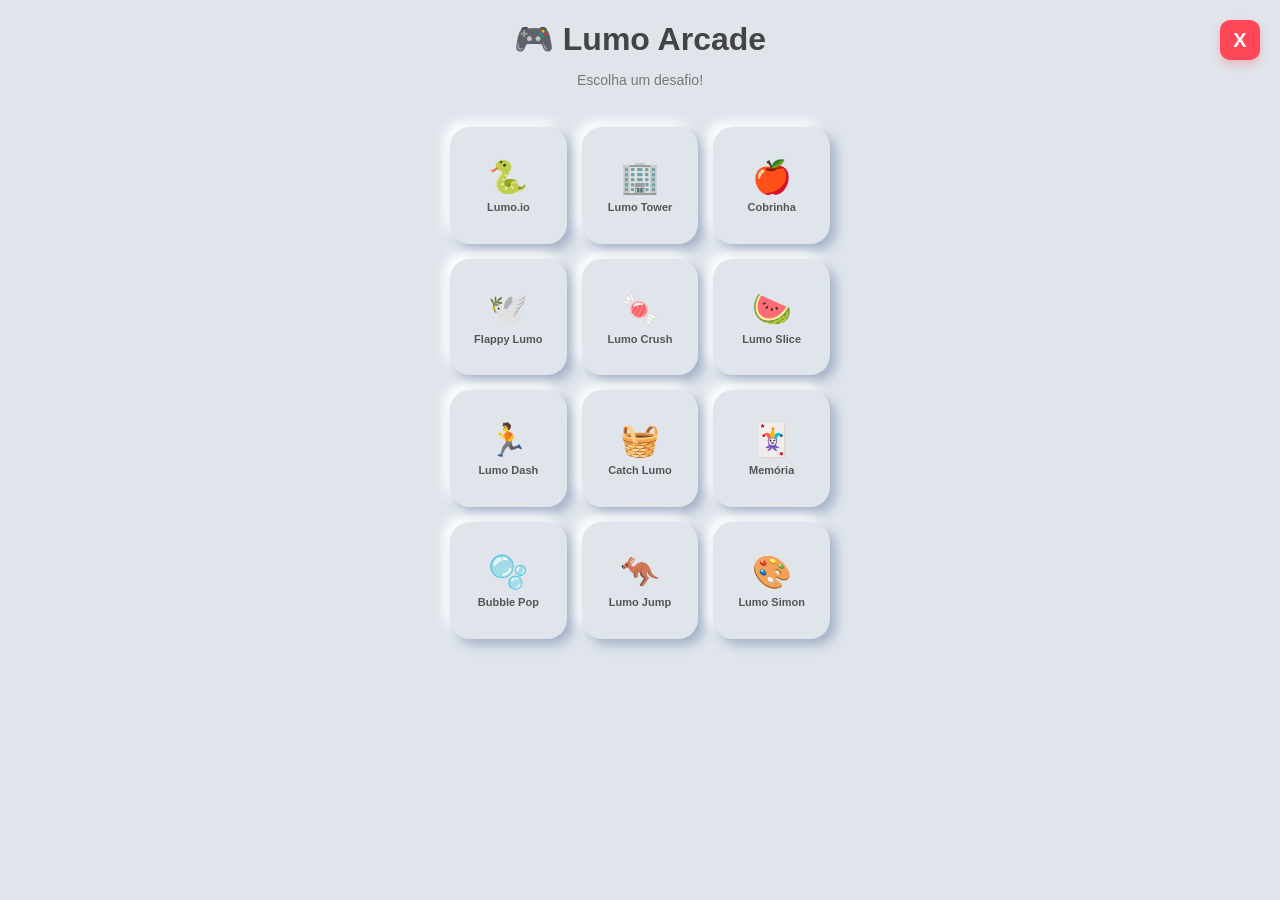
==== LumoGames/index.html @ f18f6a54 "Add files via upload" ====
<!DOCTYPE html>
<html lang="pt-BR">
<head>
    <meta charset="UTF-8">
    <meta name="viewport" content="width=device-width, initial-scale=1.0, maximum-scale=1.0, user-scalable=no">
    <title>Lumo Arcade - 12 Minigames</title>
    <link rel="stylesheet" href="style.css">
</head>
<body>

    <header>
        <h1>🎮 Lumo Arcade</h1>
        <p>Escolha um desafio!</p>
        <button id="exit-portal">X</button>
    </header>

    <main class="grid-container">
        <div class="game-card" data-game="slither">
            <div class="icon">🐍</div>
            <span>Lumo.io</span>
        </div>
        <div class="game-card" data-game="citybloxx">
            <div class="icon">🏢</div>
            <span>Lumo Tower</span>
        </div>
        <div class="game-card" data-game="snake">
            <div class="icon">🍎</div>
            <span>Cobrinha</span>
        </div>

        <div class="game-card" data-game="flappy">
            <div class="icon">🕊️</div>
            <span>Flappy Lumo</span>
        </div>
        <div class="game-card" data-game="match3">
            <div class="icon">🍬</div>
            <span>Lumo Crush</span>
        </div>
        <div class="game-card" data-game="slice">
            <div class="icon">🍉</div>
            <span>Lumo Slice</span>
        </div>

        <div class="game-card" data-game="dash">
            <div class="icon">🏃</div>
            <span>Lumo Dash</span>
        </div>
        <div class="game-card" data-game="catch">
            <div class="icon">🧺</div>
            <span>Catch Lumo</span>
        </div>
        <div class="game-card" data-game="memory">
            <div class="icon">🃏</div>
            <span>Memória</span>
        </div>

        <div class="game-card" data-game="bubbles">
            <div class="icon">🫧</div>
            <span>Bubble Pop</span>
        </div>
        <div class="game-card" data-game="jump">
            <div class="icon">🦘</div>
            <span>Lumo Jump</span>
        </div>
        <div class="game-card" data-game="simon">
            <div class="icon">🎨</div>
            <span>Lumo Simon</span>
        </div>
    </main>

    <div id="game-overlay" class="hidden">
        <button id="close-game">✖ Sair</button>
        <div id="game-canvas-container">
            </div>
    </div>

    <script src="script.js"></script>
</body>
</html>
---- LumoGames/style.css ----
:root {
    --bg-color: #e0e5ec;
    --card-bg: #e0e5ec;
    --shadow-light: #ffffff;
    --shadow-dark: #a3b1c6;
    --accent: #4a90e2;
}

body {
    margin: 0;
    padding: 20px;
    background-color: var(--bg-color);
    font-family: 'Segoe UI', sans-serif;
    display: flex;
    flex-direction: column;
    align-items: center;
    overflow-x: hidden;
}

header {
    text-align: center;
    margin-bottom: 25px;
}

h1 { color: #444; margin: 0; }
p { color: #777; font-size: 14px; }

.grid-container {
    display: grid;
    grid-template-columns: repeat(3, 1fr);
    grid-template-rows: repeat(4, 1fr);
    gap: 15px;
    width: 100%;
    max-width: 380px;
}

.game-card {
    background: var(--card-bg);
    aspect-ratio: 1/1;
    border-radius: 20px;
    display: flex;
    flex-direction: column;
    justify-content: center;
    align-items: center;
    box-shadow: 6px 6px 12px var(--shadow-dark), 
                -6px -6px 12px var(--shadow-light);
    cursor: pointer;
    transition: all 0.2s ease;
    user-select: none;
}

.game-card:active {
    box-shadow: inset 4px 4px 8px var(--shadow-dark), 
                inset -4px -4px 8px var(--shadow-light);
    transform: scale(0.95);
}

.icon { font-size: 32px; margin-bottom: 5px; }
span { font-size: 11px; font-weight: bold; color: #555; text-align: center; }

/* Sistema de Overlay para o Jogo aberto */
#game-overlay {
    position: fixed;
    top: 0; left: 0;
    width: 100vw; height: 100vh;
    background: rgba(0,0,0,0.9);
    z-index: 100;
    display: flex;
    flex-direction: column;
    justify-content: center;
    align-items: center;
}

.hidden { display: none !important; }

#close-game {
    position: absolute;
    top: 20px; right: 20px;
    padding: 10px 20px; /* Voltou ao estilo original */
    background: #ff4757;
    color: white;
    border: none;
    border-radius: 10px;
    font-weight: bold;
    cursor: pointer;
    z-index: 110;
}

#exit-portal {
    position: fixed; /* Garante que fique no topo mesmo com scroll */
    top: 20px; right: 20px; /* Garante posicionamento */
    width: 40px; /* Novo estilo de botão X */
    height: 40px; /* Novo estilo de botão X */
    background: #ff4757;
    color: white;
    border: none;
    border-radius: 10px;
    font-weight: bold;
    cursor: pointer;
    z-index: 110;
    display: flex; /* Novo estilo de botão X */
    justify-content: center; /* Novo estilo de botão X */
    align-items: center; /* Novo estilo de botão X */
    font-size: 20px; /* Novo estilo de botão X */
    box-shadow: 0 4px 10px rgba(255, 71, 87, 0.3); /* Novo estilo de botão X */
    transition: transform 0.2s; /* Novo estilo de botão X */
}

#close-game:hover {
    transform: scale(1.05); /* Hover ajustado para o botão original */
    background: #ff6b81;
}

#exit-portal:hover {
    transform: scale(1.1);
    background: #ff6b81;
}

#game-canvas-container {
    width: 100%;
    height: 100%;
    overflow: hidden;
}
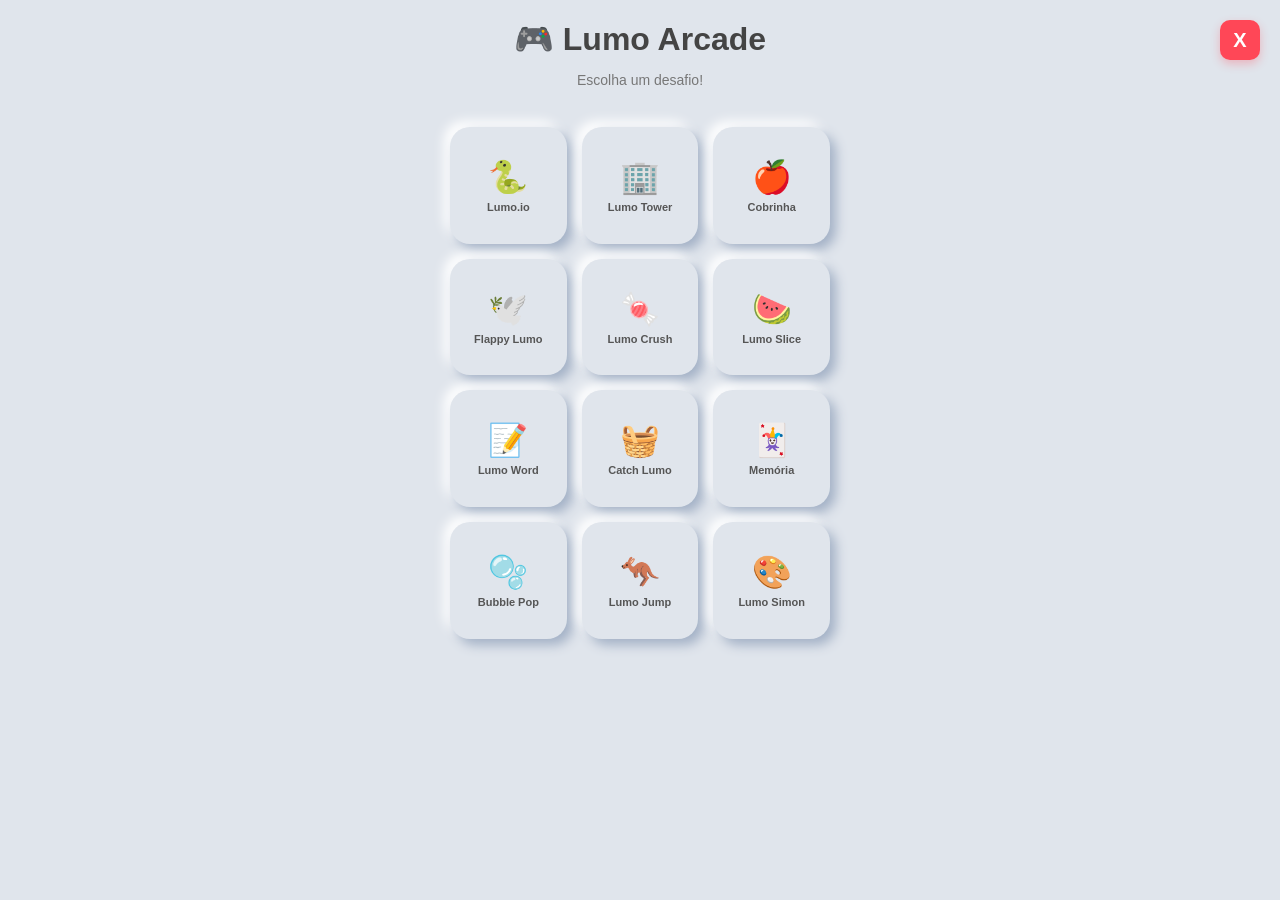
==== commit 4a9d816a: "Add files via upload" ====
--- a/LumoGames/index.html
+++ b/LumoGames/index.html
@@ -41,9 +41,9 @@
             <span>Lumo Slice</span>
         </div>
 
-        <div class="game-card" data-game="dash">
-            <div class="icon">🏃</div>
-            <span>Lumo Dash</span>
+        <div class="game-card" data-game="word">
+            <div class="icon">📝</div>
+            <span>Lumo Word</span>
         </div>
         <div class="game-card" data-game="catch">
             <div class="icon">🧺</div>
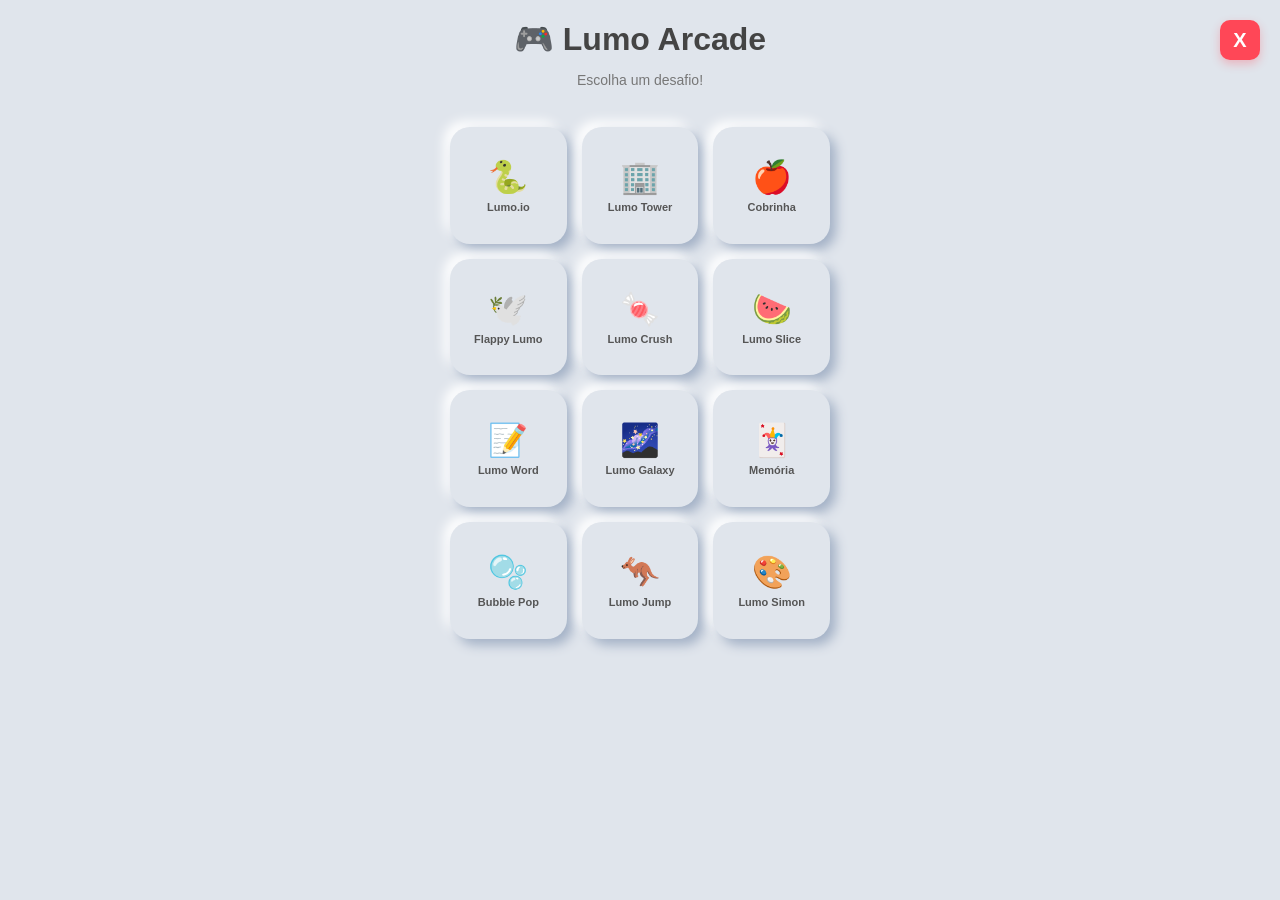
==== commit 440ee0cf: "Add files via upload" ====
--- a/LumoGames/index.html
+++ b/LumoGames/index.html
@@ -45,9 +45,9 @@
             <div class="icon">📝</div>
             <span>Lumo Word</span>
         </div>
-        <div class="game-card" data-game="catch">
-            <div class="icon">🧺</div>
-            <span>Catch Lumo</span>
+        <div class="game-card" data-game="galaxy">
+            <div class="icon">🌌</div>
+            <span>Lumo Galaxy</span>
         </div>
         <div class="game-card" data-game="memory">
             <div class="icon">🃏</div>
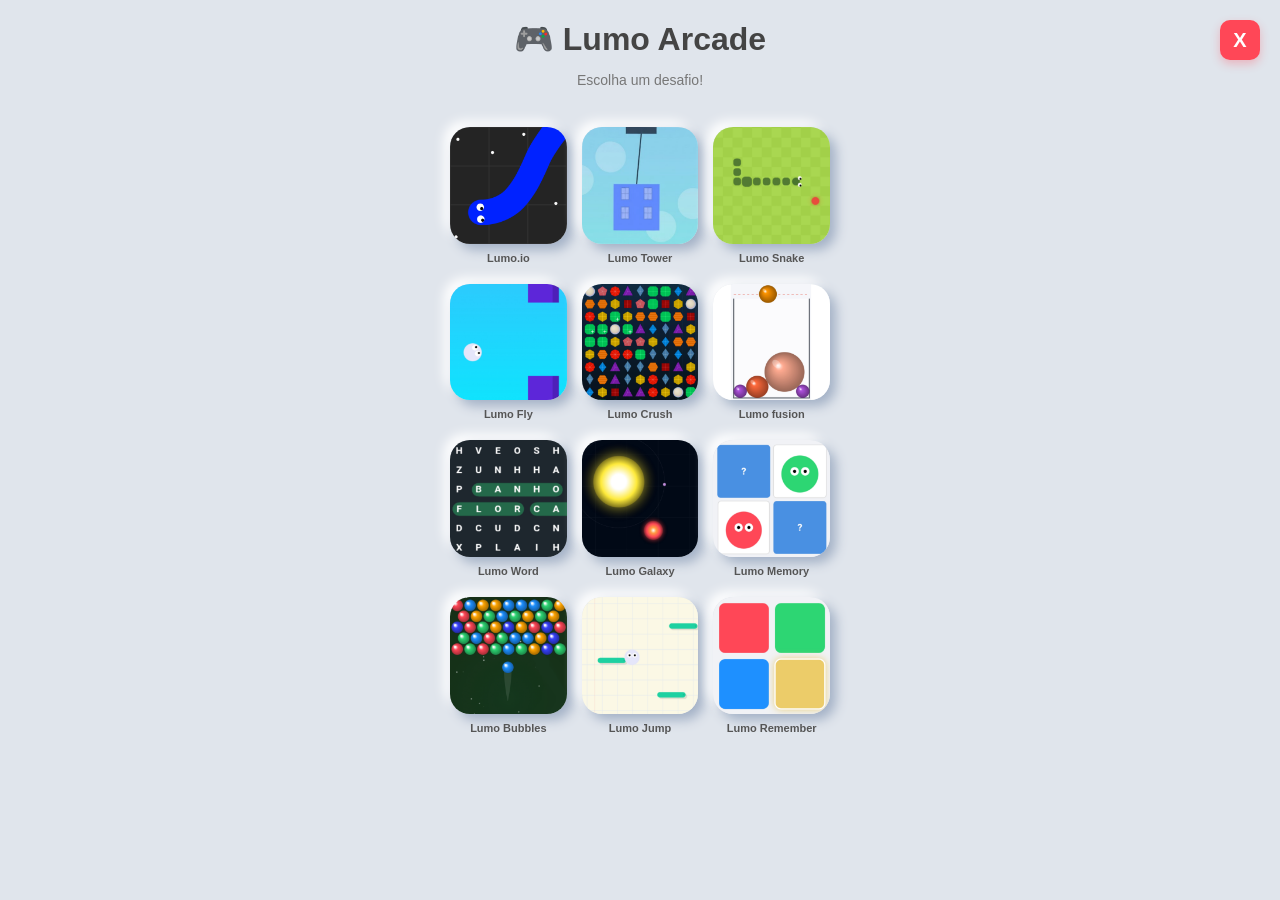
==== commit 428e6258: "Add files via upload" ====
--- a/LumoGames/index.html
+++ b/LumoGames/index.html
@@ -15,56 +15,80 @@
     </header>
 
     <main class="grid-container">
-        <div class="game-card" data-game="slither">
-            <div class="icon">🐍</div>
+        <div class="game-item">
+            <div class="game-card" data-game="slither">
+                <img src="assets/lumo.io.png" alt="Lumo.io">
+            </div>
             <span>Lumo.io</span>
         </div>
-        <div class="game-card" data-game="citybloxx">
-            <div class="icon">🏢</div>
+        <div class="game-item">
+            <div class="game-card" data-game="citybloxx">
+                <img src="assets/lumo tower.png" alt="Lumo Tower">
+            </div>
             <span>Lumo Tower</span>
         </div>
-        <div class="game-card" data-game="snake">
-            <div class="icon">🍎</div>
-            <span>Cobrinha</span>
+        <div class="game-item">
+            <div class="game-card" data-game="snake">
+                <img src="assets/lumo snake.png" alt="Lumo Snake">
+            </div>
+            <span>Lumo Snake</span>
         </div>
 
-        <div class="game-card" data-game="flappy">
-            <div class="icon">🕊️</div>
-            <span>Flappy Lumo</span>
+        <div class="game-item">
+            <div class="game-card" data-game="flappy">
+                <img src="assets/lumo fly.png" alt="Lumo Fly">
+            </div>
+            <span>Lumo Fly</span>
         </div>
-        <div class="game-card" data-game="match3">
-            <div class="icon">🍬</div>
+        <div class="game-item">
+            <div class="game-card" data-game="match3">
+                <img src="assets/lumo crush.png" alt="Lumo Crush">
+            </div>
             <span>Lumo Crush</span>
         </div>
-        <div class="game-card" data-game="slice">
-            <div class="icon">🍉</div>
-            <span>Lumo Slice</span>
+        <div class="game-item">
+            <div class="game-card" data-game="slice">
+                <img src="assets/lumo fusion.png" alt="Lumo fusion">
+            </div>
+            <span>Lumo fusion</span>
         </div>
 
-        <div class="game-card" data-game="word">
-            <div class="icon">📝</div>
+        <div class="game-item">
+            <div class="game-card" data-game="word">
+                <img src="assets/lumo word.png" alt="Lumo Word">
+            </div>
             <span>Lumo Word</span>
         </div>
-        <div class="game-card" data-game="galaxy">
-            <div class="icon">🌌</div>
+        <div class="game-item">
+            <div class="game-card" data-game="galaxy">
+                <img src="assets/lumo galaxy.png" alt="Lumo Galaxy">
+            </div>
             <span>Lumo Galaxy</span>
         </div>
-        <div class="game-card" data-game="memory">
-            <div class="icon">🃏</div>
-            <span>Memória</span>
+        <div class="game-item">
+            <div class="game-card" data-game="memory">
+                <img src="assets/lumo memory.png" alt="Lumo Memory">
+            </div>
+            <span>Lumo Memory</span>
         </div>
 
-        <div class="game-card" data-game="bubbles">
-            <div class="icon">🫧</div>
-            <span>Bubble Pop</span>
+        <div class="game-item">
+            <div class="game-card" data-game="bubbles">
+                <img src="assets/lumo bubbles.png" alt="Lumo Bubbles">
+            </div>
+            <span>Lumo Bubbles</span>
         </div>
-        <div class="game-card" data-game="jump">
-            <div class="icon">🦘</div>
+        <div class="game-item">
+            <div class="game-card" data-game="jump">
+                <img src="assets/lumo jump.png" alt="Lumo Jump">
+            </div>
             <span>Lumo Jump</span>
         </div>
-        <div class="game-card" data-game="simon">
-            <div class="icon">🎨</div>
-            <span>Lumo Simon</span>
+        <div class="game-item">
+            <div class="game-card" data-game="simon">
+                <img src="assets/lumo remember.png" alt="Lumo Remember">
+            </div>
+            <span>Lumo Remember</span>
         </div>
     </main>
 
--- a/LumoGames/style.css
+++ b/LumoGames/style.css
@@ -28,25 +28,29 @@
 .grid-container {
     display: grid;
     grid-template-columns: repeat(3, 1fr);
-    grid-template-rows: repeat(4, 1fr);
-    gap: 15px;
+    gap: 20px 15px;
     width: 100%;
     max-width: 380px;
 }
 
+.game-item {
+    display: flex;
+    flex-direction: column;
+    align-items: center;
+    gap: 8px;
+}
+
 .game-card {
+    width: 100%;
     background: var(--card-bg);
     aspect-ratio: 1/1;
     border-radius: 20px;
-    display: flex;
-    flex-direction: column;
-    justify-content: center;
-    align-items: center;
     box-shadow: 6px 6px 12px var(--shadow-dark), 
                 -6px -6px 12px var(--shadow-light);
     cursor: pointer;
     transition: all 0.2s ease;
     user-select: none;
+    overflow: hidden;
 }
 
 .game-card:active {
@@ -55,8 +59,14 @@
     transform: scale(0.95);
 }
 
-.icon { font-size: 32px; margin-bottom: 5px; }
-span { font-size: 11px; font-weight: bold; color: #555; text-align: center; }
+.game-card img {
+    width: 100%;
+    height: 100%;
+    object-fit: cover;
+    display: block;
+}
+
+span { font-size: 11px; font-weight: bold; color: #555; text-align: center; display: block; }
 
 /* Sistema de Overlay para o Jogo aberto */
 #game-overlay {
@@ -74,16 +84,7 @@
 .hidden { display: none !important; }
 
 #close-game {
-    position: absolute;
-    top: 20px; right: 20px;
-    padding: 10px 20px; /* Voltou ao estilo original */
-    background: #ff4757;
-    color: white;
-    border: none;
-    border-radius: 10px;
-    font-weight: bold;
-    cursor: pointer;
-    z-index: 110;
+    display: none !important; /* Escondido para usar o gesto de voltar */
 }
 
 #exit-portal {
